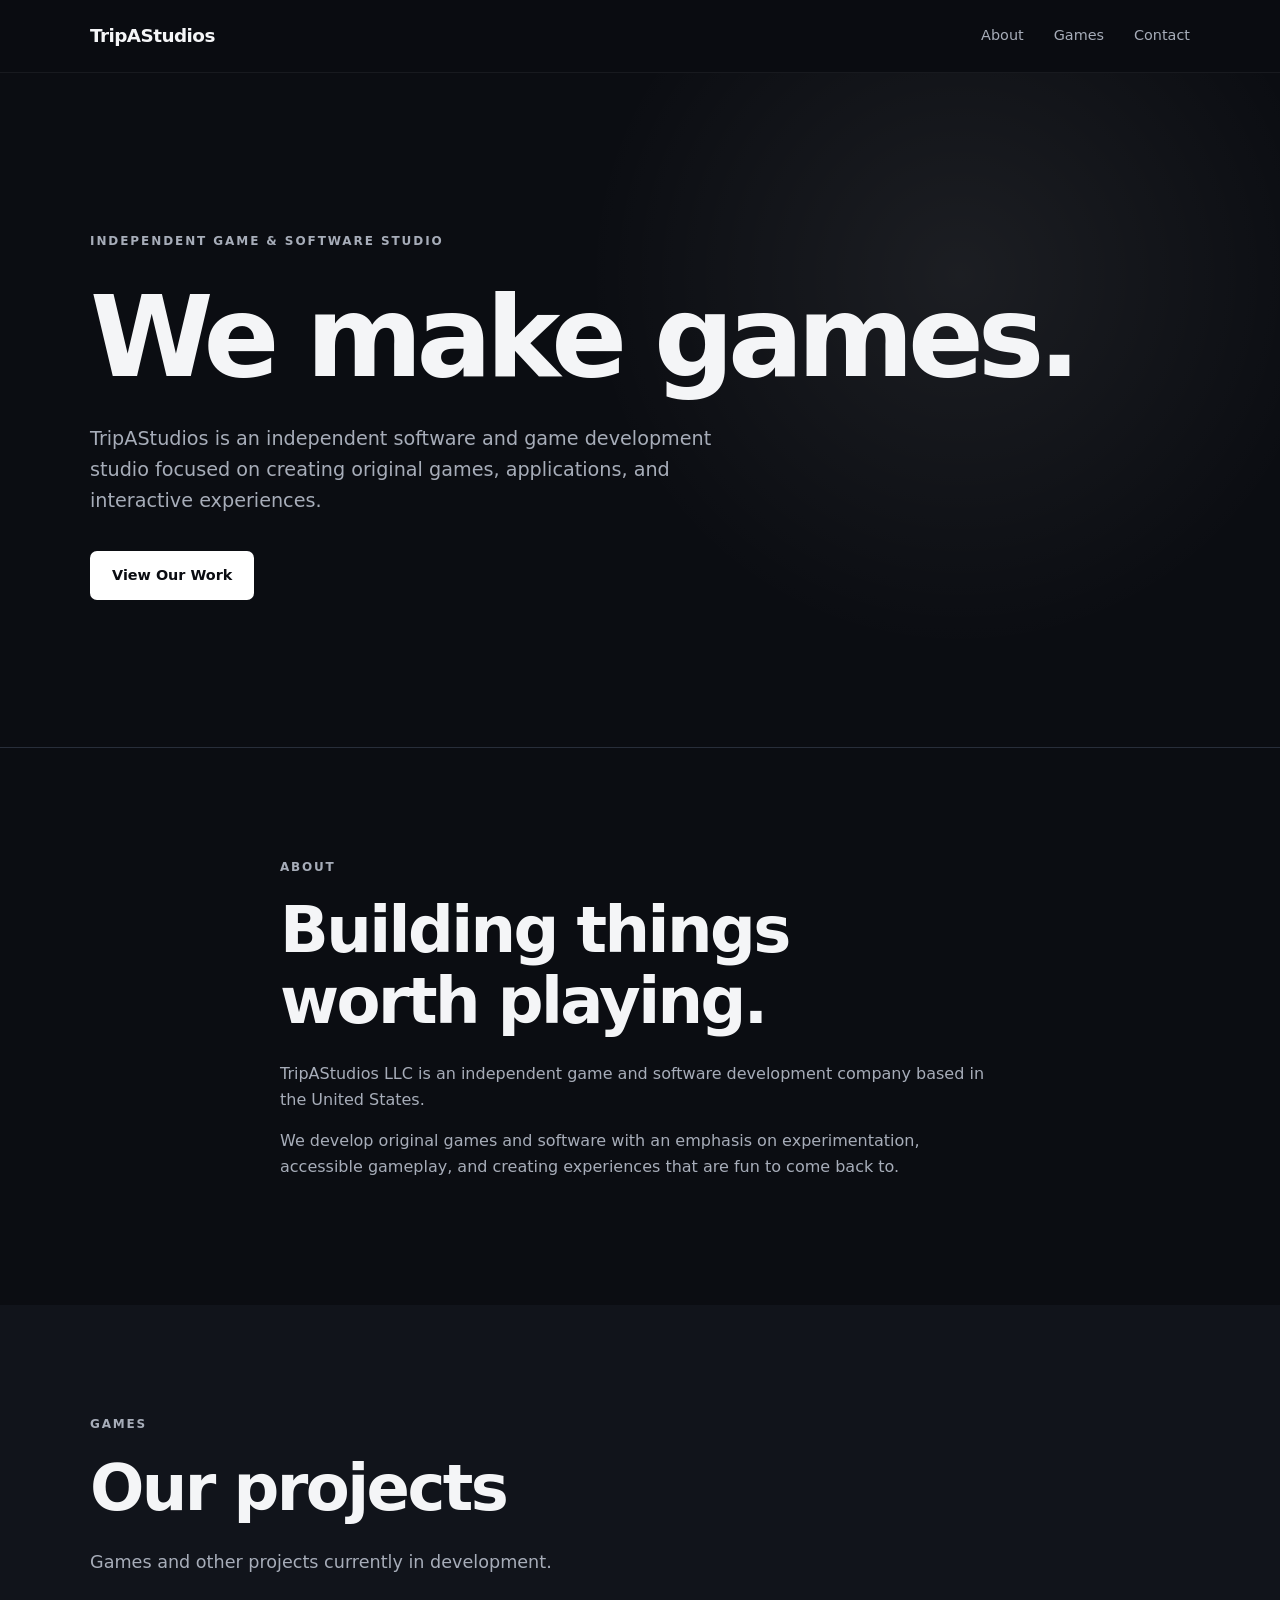
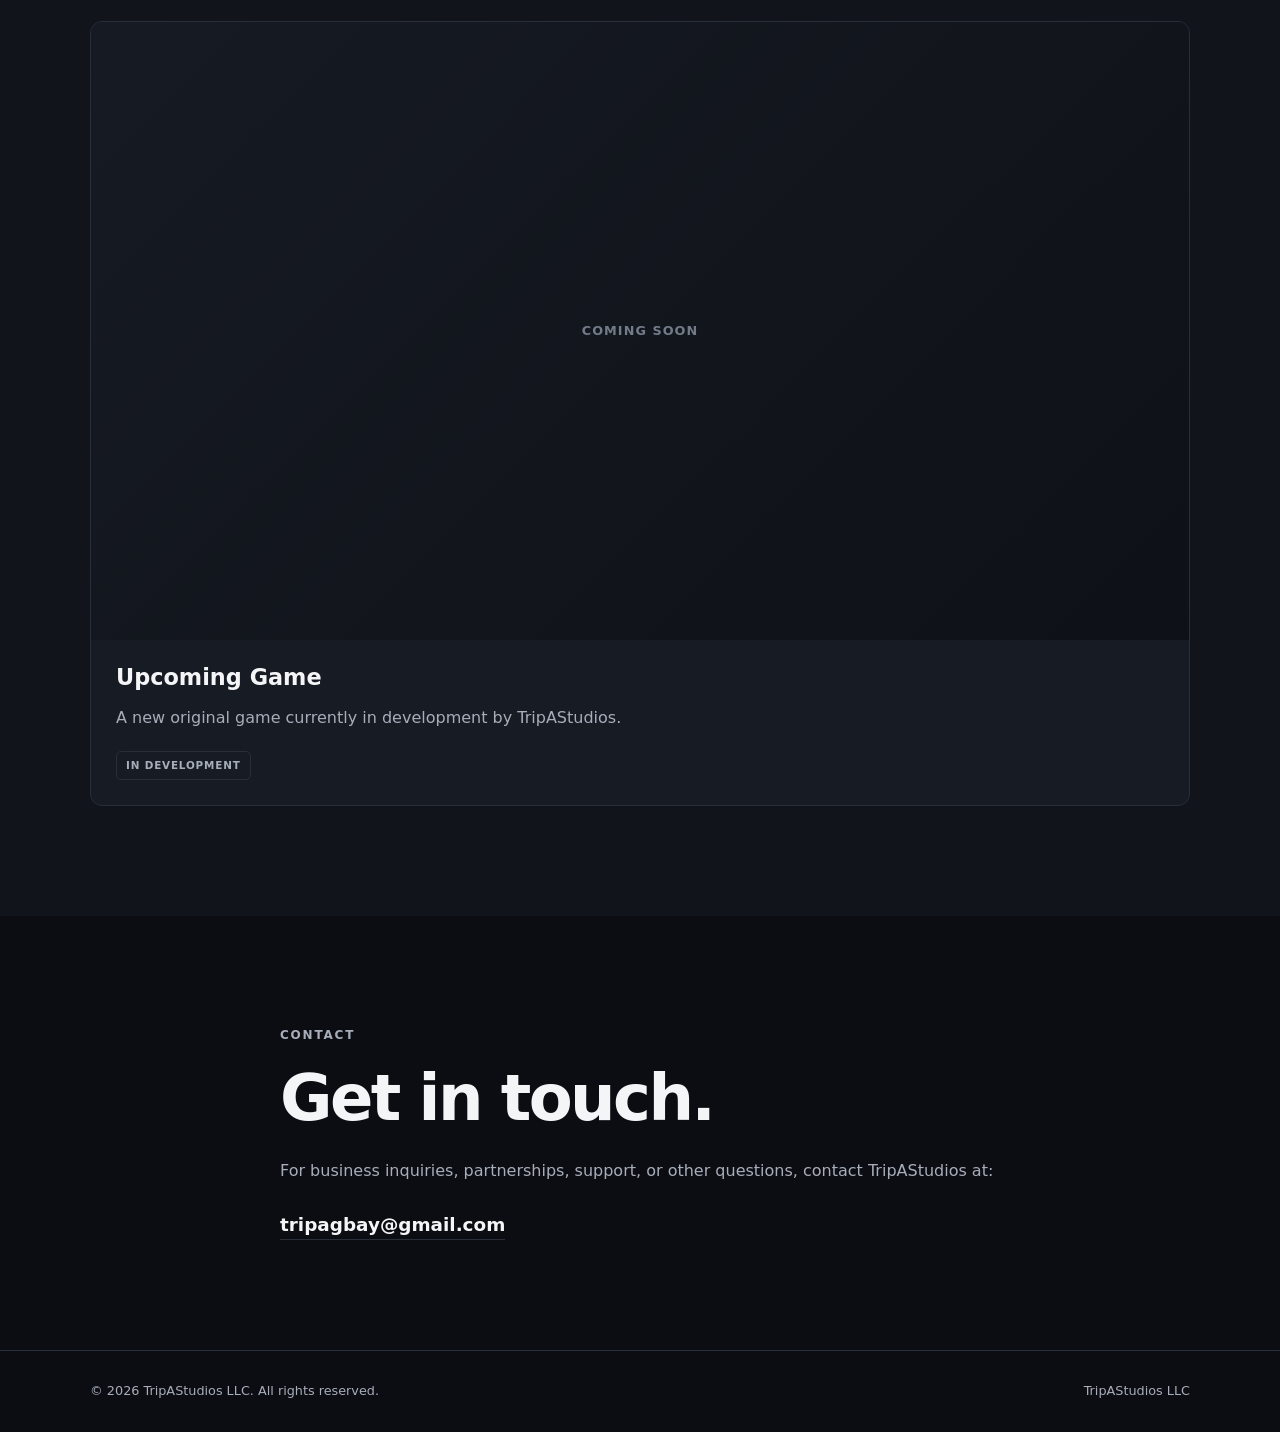
==== index.html @ 42d18566 "basic webpage" ====
<!DOCTYPE html>
<html lang="en">
<head>
    <meta charset="UTF-8">
    <meta name="viewport" content="width=device-width, initial-scale=1.0">

    <title>TripAStudios — Independent Game & Software Studio</title>
    <meta
        name="description"
        content="TripAStudios is an independent game and software development studio creating games, applications, and interactive experiences."
    >

    <link rel="stylesheet" href="style.css">
</head>

<body>

    <header class="site-header">
        <div class="container nav-container">
            <a href="/" class="logo">TripAStudios</a>

            <nav>
                <a href="#about">About</a>
                <a href="#games">Games</a>
                <a href="#contact">Contact</a>
            </nav>
        </div>
    </header>

    <main>

        <section class="hero">
            <div class="container hero-content">
                <p class="eyebrow">INDEPENDENT GAME & SOFTWARE STUDIO</p>

                <h1>We make games.</h1>

                <p class="hero-text">
                    TripAStudios is an independent software and game development
                    studio focused on creating original games, applications,
                    and interactive experiences.
                </p>

                <a href="#games" class="button">View Our Work</a>
            </div>
        </section>


        <section id="about" class="section">
            <div class="container narrow">
                <p class="section-label">ABOUT</p>

                <h2>Building things worth playing.</h2>

                <p>
                    TripAStudios LLC is an independent game and software
                    development company based in the United States.
                </p>

                <p>
                    We develop original games and software with an emphasis
                    on experimentation, accessible gameplay, and creating
                    experiences that are fun to come back to.
                </p>
            </div>
        </section>


        <section id="games" class="section section-alt">
            <div class="container">

                <p class="section-label">GAMES</p>

                <h2>Our projects</h2>

                <p class="section-intro">
                    Games and other projects currently in development.
                </p>

                <div class="project-grid">

                    <article class="project-card">
                        <div class="project-placeholder">
                            <span>Coming Soon</span>
                        </div>

                        <div class="project-content">
                            <h3>Upcoming Game</h3>

                            <p>
                                A new original game currently in development
                                by TripAStudios.
                            </p>

                            <span class="status">IN DEVELOPMENT</span>
                        </div>
                    </article>

                </div>

            </div>
        </section>


        <section id="contact" class="section">
            <div class="container narrow">

                <p class="section-label">CONTACT</p>

                <h2>Get in touch.</h2>

                <p>
                    For business inquiries, partnerships, support, or other
                    questions, contact TripAStudios at:
                </p>

                <!-- Replace this with the official business email once you
                     have one. -->
                <a
                    href="mailto:contact@tripastudios.com"
                    class="contact-email"
                >
                    tripagbay@gmail.com
                </a>

            </div>
        </section>

    </main>


    <footer class="site-footer">
        <div class="container footer-content">
            <p>
                © 2026 TripAStudios LLC. All rights reserved.
            </p>

            <p>
                TripAStudios LLC
            </p>
        </div>
    </footer>

</body>
</html>
---- style.css ----
:root {
    --background: #0b0d12;
    --background-light: #11141b;
    --surface: #171b24;
    --surface-hover: #1d222d;

    --text: #f4f5f7;
    --text-muted: #a7adb9;

    --accent: #ffffff;
    --border: #282e3a;

    --max-width: 1100px;
    --narrow-width: 720px;

    font-family:
        Inter,
        ui-sans-serif,
        system-ui,
        -apple-system,
        BlinkMacSystemFont,
        "Segoe UI",
        sans-serif;
}


/* ---------- Reset ---------- */

* {
    box-sizing: border-box;
}

html {
    scroll-behavior: smooth;
}

body {
    margin: 0;
    background: var(--background);
    color: var(--text);
    line-height: 1.6;
}

a {
    color: inherit;
    text-decoration: none;
}


/* ---------- Shared ---------- */

.container {
    width: min(
        calc(100% - 40px),
        var(--max-width)
    );

    margin: 0 auto;
}

.narrow {
    max-width: var(--narrow-width);
}

.section {
    padding: 110px 0;
}

.section-alt {
    background: var(--background-light);
}

.section-label {
    margin: 0 0 18px;

    color: var(--text-muted);

    font-size: 0.75rem;
    font-weight: 700;
    letter-spacing: 0.15em;
}

h1,
h2,
h3 {
    margin-top: 0;
    line-height: 1.1;
}

h1 {
    margin-bottom: 25px;

    font-size: clamp(3.5rem, 9vw, 7rem);
    letter-spacing: -0.055em;
}

h2 {
    margin-bottom: 25px;

    font-size: clamp(2.2rem, 5vw, 4rem);
    letter-spacing: -0.04em;
}

h3 {
    margin-bottom: 10px;
    font-size: 1.4rem;
}

p {
    color: var(--text-muted);
}

.section-intro {
    max-width: 600px;
    margin-bottom: 45px;

    font-size: 1.1rem;
}


/* ---------- Header ---------- */

.site-header {
    position: sticky;
    top: 0;
    z-index: 100;

    background: rgba(11, 13, 18, 0.85);

    border-bottom: 1px solid rgba(255, 255, 255, 0.06);

    backdrop-filter: blur(14px);
}

.nav-container {
    display: flex;

    align-items: center;
    justify-content: space-between;

    min-height: 72px;
}

.logo {
    font-size: 1.15rem;
    font-weight: 800;
    letter-spacing: -0.03em;
}

nav {
    display: flex;
    gap: 30px;
}

nav a {
    color: var(--text-muted);

    font-size: 0.9rem;
    font-weight: 500;

    transition:
        color 0.2s ease;
}

nav a:hover {
    color: var(--text);
}


/* ---------- Hero ---------- */

.hero {
    display: flex;
    align-items: center;

    min-height: 75vh;

    border-bottom: 1px solid var(--border);

    background:
        radial-gradient(
            circle at 75% 30%,
            rgba(255, 255, 255, 0.07),
            transparent 35%
        );
}

.hero-content {
    padding: 100px 0;
}

.eyebrow {
    margin-bottom: 25px;

    color: var(--text-muted);

    font-size: 0.75rem;
    font-weight: 700;
    letter-spacing: 0.16em;
}

.hero-text {
    max-width: 650px;
    margin-bottom: 35px;

    font-size: 1.2rem;
}


/* ---------- Buttons ---------- */

.button {
    display: inline-block;

    padding: 13px 22px;

    background: var(--accent);
    color: #0b0d12;

    border-radius: 7px;

    font-size: 0.9rem;
    font-weight: 700;

    transition:
        transform 0.2s ease,
        opacity 0.2s ease;
}

.button:hover {
    transform: translateY(-2px);
    opacity: 0.85;
}


/* ---------- Projects ---------- */

.project-grid {
    display: grid;

    grid-template-columns:
        repeat(
            auto-fit,
            minmax(280px, 1fr)
        );

    gap: 25px;
}

.project-card {
    overflow: hidden;

    background: var(--surface);

    border: 1px solid var(--border);
    border-radius: 12px;

    transition:
        transform 0.2s ease,
        background 0.2s ease;
}

.project-card:hover {
    transform: translateY(-4px);
    background: var(--surface-hover);
}

.project-placeholder {
    display: flex;

    align-items: center;
    justify-content: center;

    aspect-ratio: 16 / 9;

    background:
        linear-gradient(
            135deg,
            #161a22,
            #0e1117
        );

    color: #737b89;

    font-size: 0.8rem;
    font-weight: 700;
    letter-spacing: 0.08em;
    text-transform: uppercase;
}

.project-content {
    padding: 25px;
}

.project-content p {
    margin-bottom: 20px;
}

.status {
    display: inline-block;

    padding: 5px 9px;

    border: 1px solid var(--border);
    border-radius: 5px;

    color: var(--text-muted);

    font-size: 0.65rem;
    font-weight: 700;
    letter-spacing: 0.08em;
}


/* ---------- Contact ---------- */

.contact-email {
    display: inline-block;

    margin-top: 10px;

    color: var(--text);

    font-size: 1.15rem;
    font-weight: 600;

    border-bottom: 1px solid var(--border);

    transition:
        border-color 0.2s ease;
}

.contact-email:hover {
    border-color: var(--text);
}


/* ---------- Footer ---------- */

.site-footer {
    padding: 30px 0;

    border-top: 1px solid var(--border);
}

.footer-content {
    display: flex;

    justify-content: space-between;
    gap: 20px;
}

.footer-content p {
    margin: 0;

    font-size: 0.8rem;
}


/* ---------- Mobile ---------- */

@media (max-width: 650px) {

    .container {
        width: min(
            calc(100% - 30px),
            var(--max-width)
        );
    }

    nav {
        gap: 15px;
    }

    nav a {
        font-size: 0.8rem;
    }

    .section {
        padding: 80px 0;
    }

    .hero {
        min-height: 70vh;
    }

    .footer-content {
        flex-direction: column;
    }
}
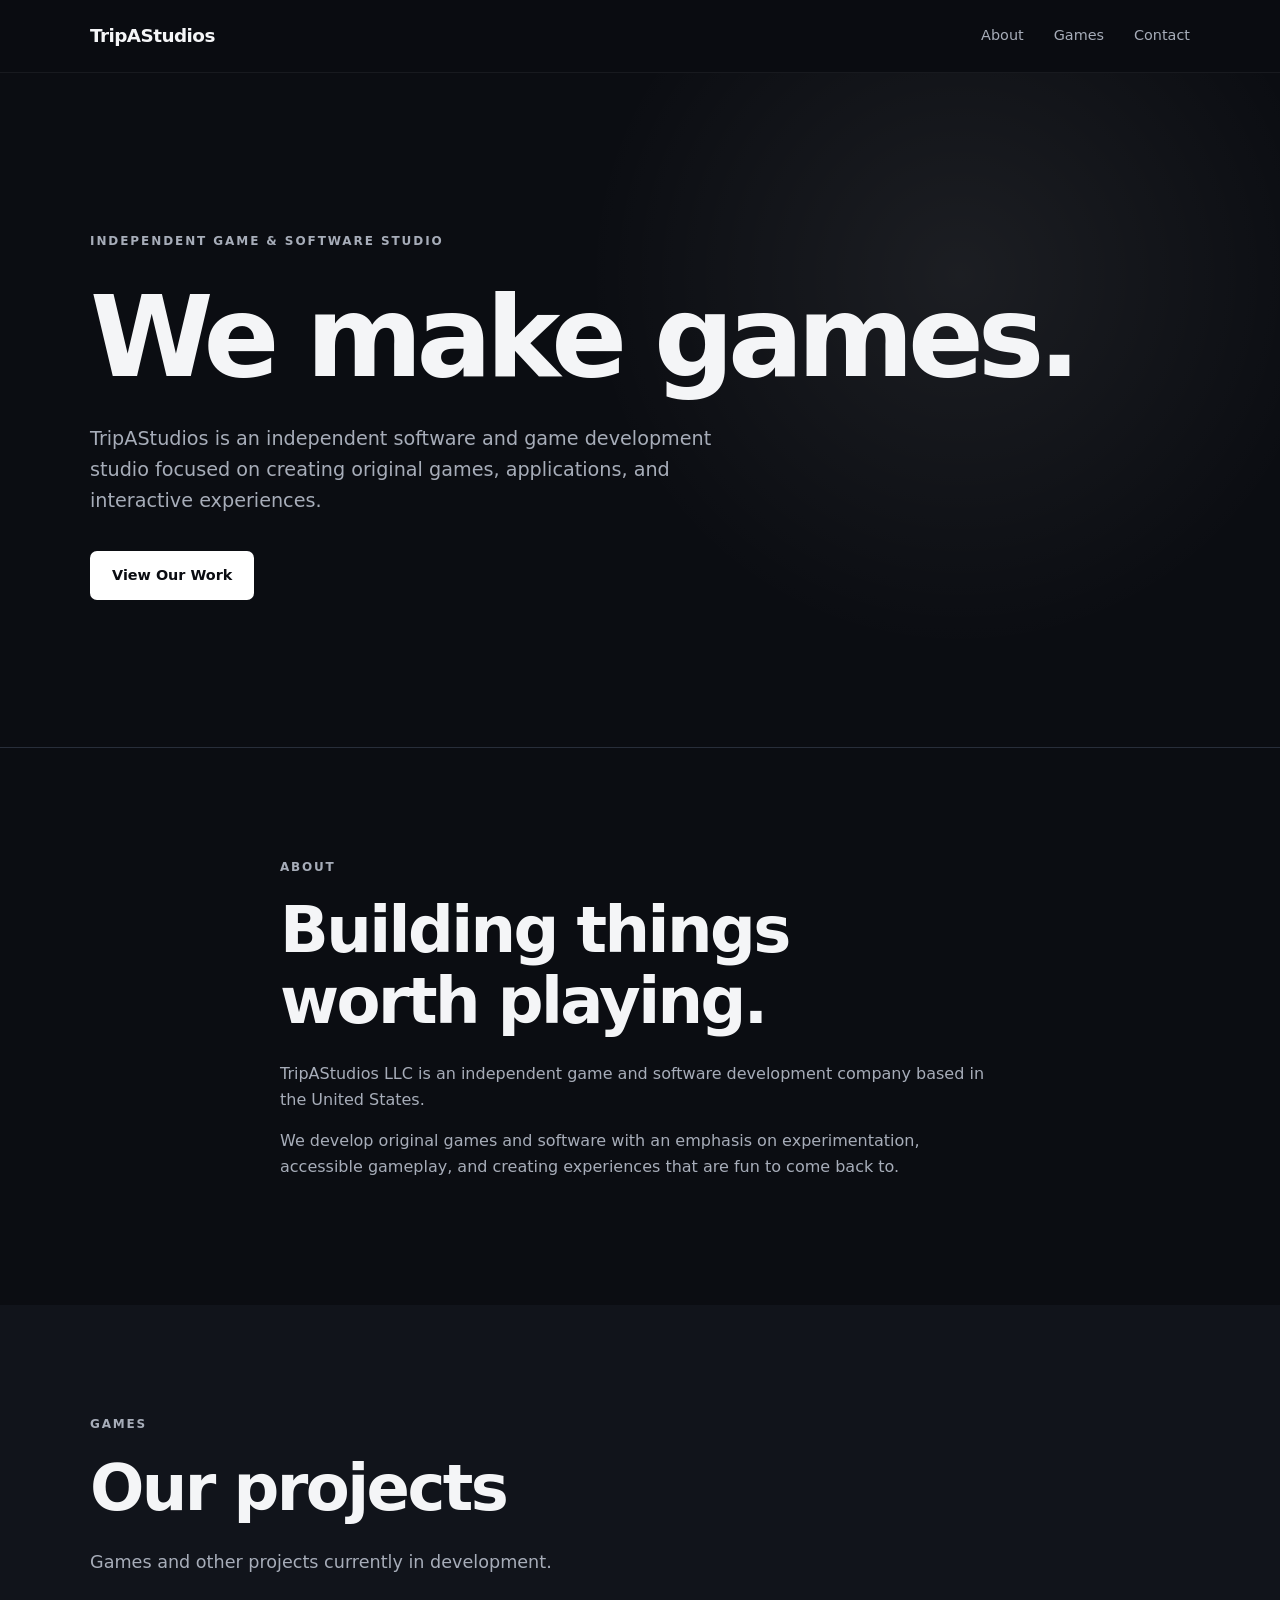
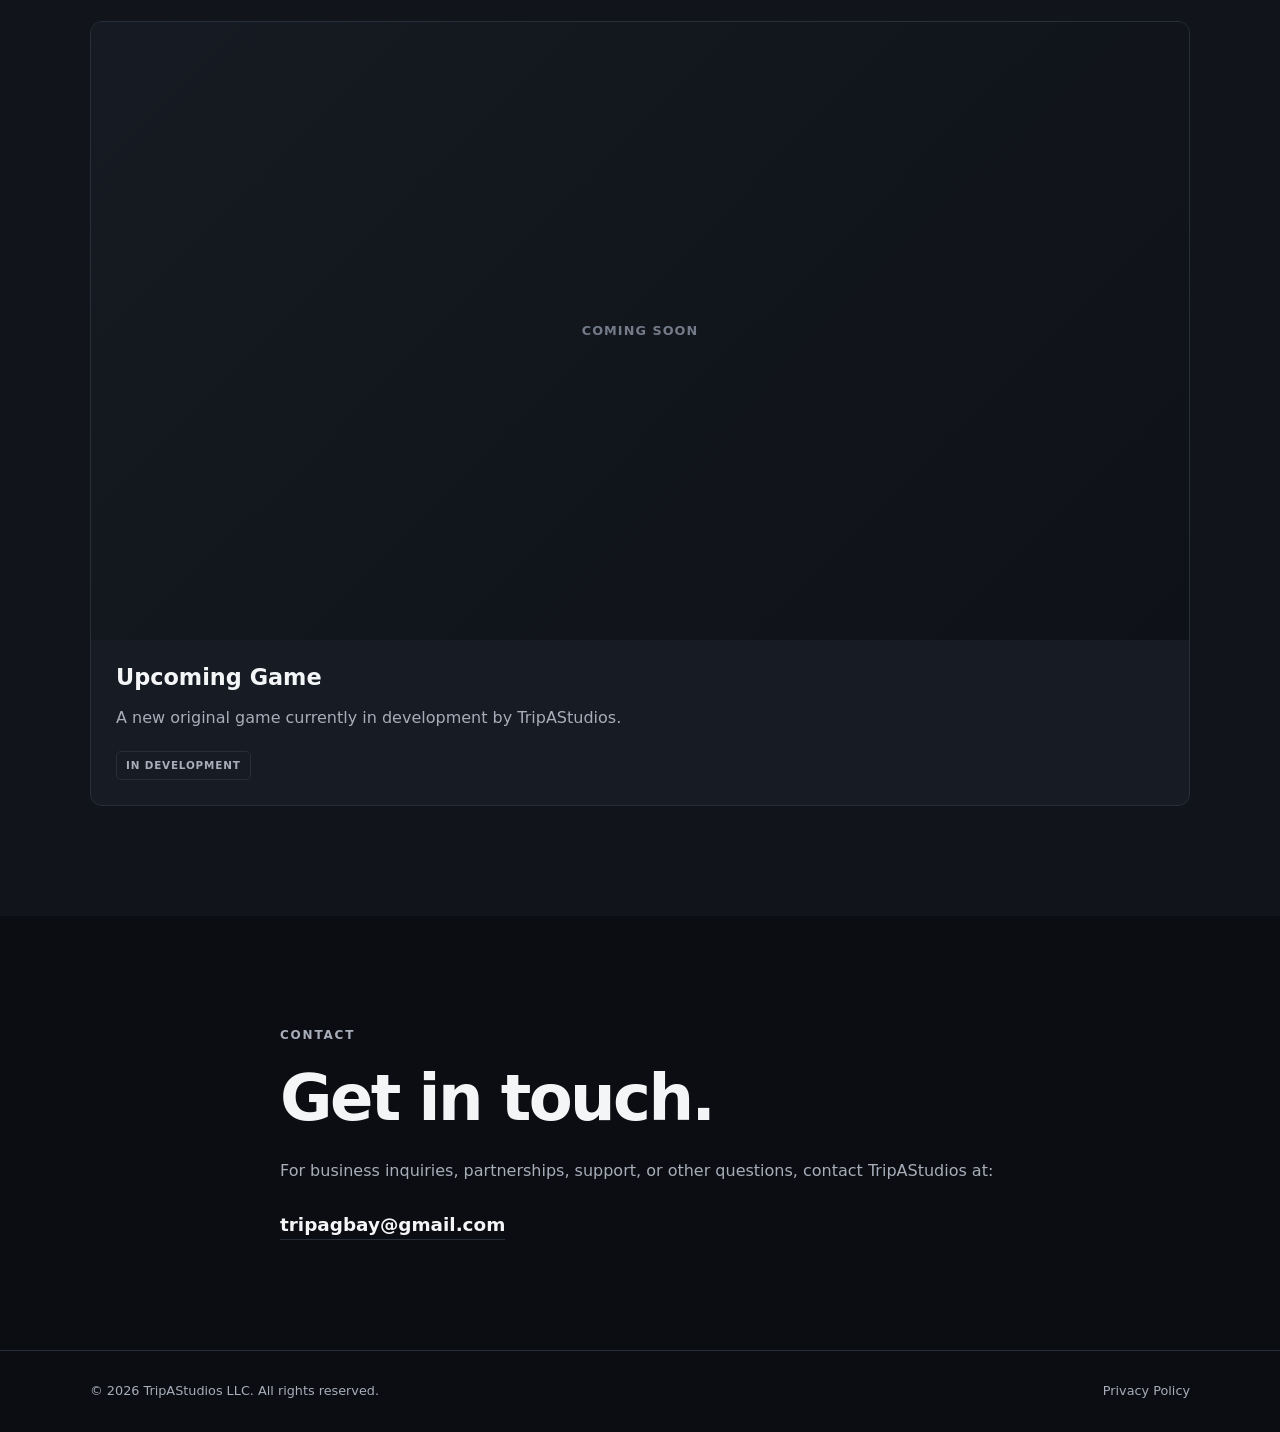
==== commit 2f7e547d: "added privacy policy" ====
--- a/index.html
+++ b/index.html
@@ -114,10 +114,8 @@
                     questions, contact TripAStudios at:
                 </p>
 
-                <!-- Replace this with the official business email once you
-                     have one. -->
                 <a
-                    href="mailto:contact@tripastudios.com"
+                    href="mailto:tripagbay@gmail.com"
                     class="contact-email"
                 >
                     tripagbay@gmail.com
@@ -136,7 +134,7 @@
             </p>
 
             <p>
-                TripAStudios LLC
+                <a href="privacy_policy.html">Privacy Policy</a>
             </p>
         </div>
     </footer>
